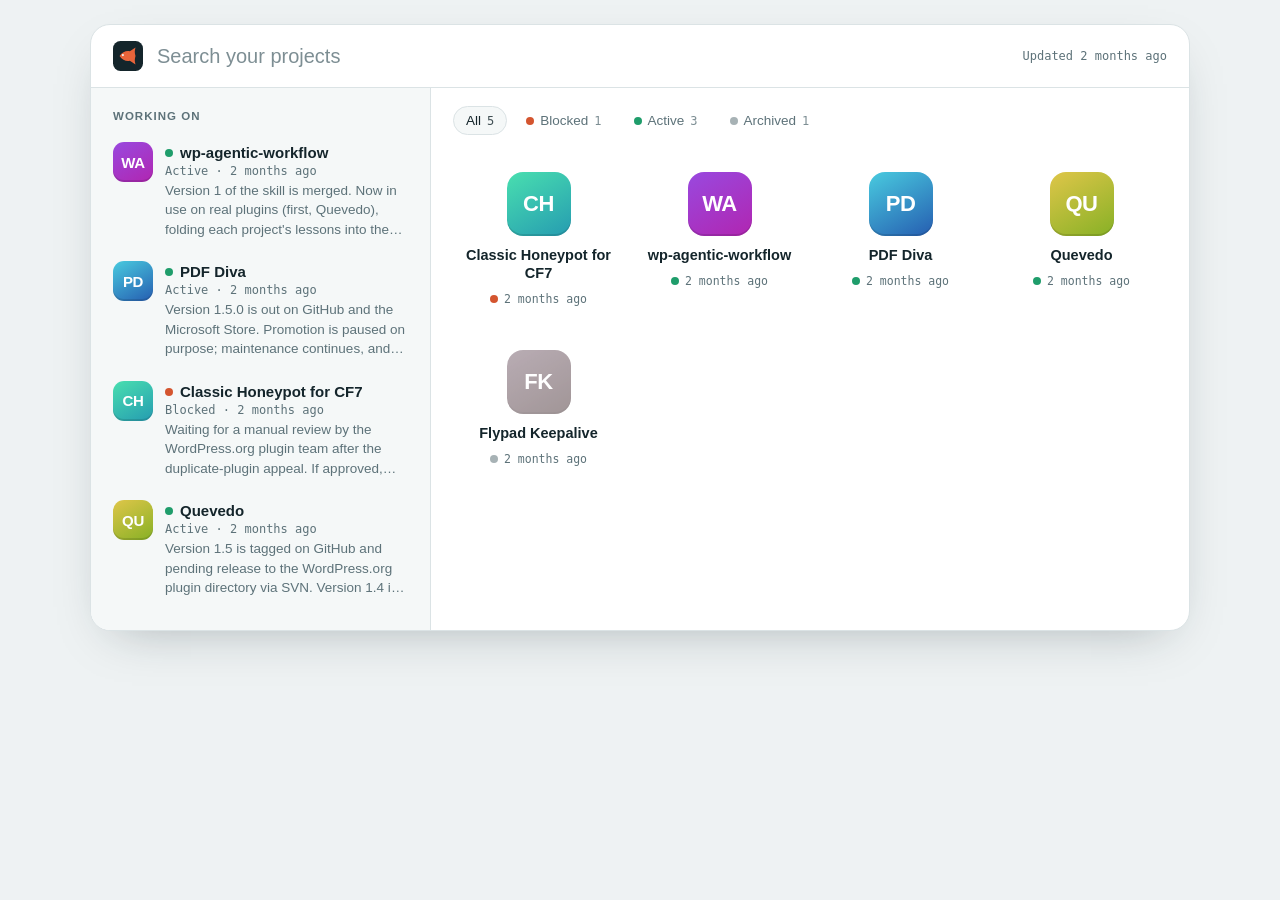
==== site/projects/index.html @ 20a82ea6 "Add the projects dashboard and redesign the home page - site/projects/index.html: static dashboard t" ====
<!doctype html>
<html lang="en">
<head>
  <meta charset="utf-8">
  <meta name="viewport" content="width=device-width, initial-scale=1">
  <meta name="robots" content="noindex, nofollow">
  <title>Guppy Projects</title>
  <link rel="icon" href="data:image/svg+xml,%3Csvg xmlns='http://www.w3.org/2000/svg' viewBox='0 0 64 64'%3E%3Crect width='64' height='64' rx='16' fill='%2314252b'/%3E%3Cpath d='M14 32c6-9 15-12 22-10l12-8c-2 7-2 11 0 18-2 7-2 11 0 18l-12-8c-7 2-16-1-22-10z' fill='%23e8643a'/%3E%3Ccircle cx='21' cy='30' r='2.4' fill='%23ffffff'/%3E%3C/svg%3E">
  <link rel="stylesheet" href="../guppy.css">
</head>
<body>
  <!-- Static page: it reads ../projects.json in the browser, so it never needs regenerating. -->
  <main class="page">
    <section class="launcher" aria-label="Projects">
      <div class="search">
        <a class="home-link" href="../" title="Guppy home" aria-label="Guppy home">
          <svg viewBox="0 0 64 64" aria-hidden="true">
            <rect width="64" height="64" rx="16" fill="var(--fg)"/>
            <path d="M14 32c6-9 15-12 22-10l12-8c-2 7-2 11 0 18-2 7-2 11 0 18l-12-8c-7 2-16-1-22-10z" fill="var(--accent)"/>
            <circle cx="21" cy="30" r="2.4" fill="var(--bg)"/>
          </svg>
        </a>
        <input id="q" type="search" placeholder="Search your projects" autocomplete="off" aria-label="Search projects">
        <span class="stamp" id="stamp">Loading…</span>
      </div>
      <div class="cols">
        <aside class="rail">
          <h2 class="label">Working on</h2>
          <ul class="recent" id="recent"></ul>
        </aside>
        <div class="grid-wrap">
          <div class="filters" id="filters" role="group" aria-label="Filter by status"></div>
          <div class="tiles" id="tiles"></div>
        </div>
      </div>
    </section>
  </main>

  <script>
    (() => {
      const DATA_URL = '../projects.json';
      const REFETCH_MS = 5 * 60 * 1000;   // pick up new statuses without a reload
      const REDRAW_MS = 60 * 1000;        // keep the "ago" times fresh
      const ORDER = ['blocked', 'active', 'planned', 'inactive', 'archived'];
      const LABEL = { blocked: 'Blocked', active: 'Active', planned: 'Planned', inactive: 'Inactive', archived: 'Archived' };
      const $ = (id) => document.getElementById(id);

      let projects = [];
      let generatedUnix = 0;
      let filter = 'all';
      // The chosen filter is remembered per browser; the page works without it.
      try { filter = localStorage.getItem('guppy-filter') || 'all'; } catch (e) {}

      const rtf = new Intl.RelativeTimeFormat('en', { numeric: 'auto' });
      const UNITS = [['year', 31557600], ['month', 2629800], ['week', 604800], ['day', 86400], ['hour', 3600], ['minute', 60], ['second', 1]];
      function ago(unix) {
        const s = unix - Date.now() / 1000;
        const [unit, size] = UNITS.find(([, size]) => Math.abs(s) >= size) || UNITS[UNITS.length - 1];
        return rtf.format(Math.round(s / size), unit);
      }

      function el(tag, cls, text) {
        const e = document.createElement(tag);
        if (cls) e.className = cls;
        if (text != null) e.textContent = text;
        return e;
      }

      // Projects without an icon get their initials on a color derived from their id, so it never changes.
      function hue(id) { let h = 0; for (const c of id) h = (h * 31 + c.charCodeAt(0)) % 360; return h; }
      function initials(title) {
        const words = title.replace(/[^\p{L}\p{N} -]/gu, ' ').split(/[\s-]+/).filter(Boolean);
        if (!words.length) return '?';
        return (words.length > 1 ? words[0][0] + words[1][0] : words[0].slice(0, 2)).toUpperCase();
      }
      function icon(p) {
        const span = el('span', 'icon');
        span.style.setProperty('--h', hue(p.id));
        if (p.icon) {
          const img = el('img');
          img.src = p.icon;
          img.alt = '';
          span.append(img);
        } else {
          span.textContent = initials(p.title);
        }
        return span;
      }

      function link(cls, p) {
        const a = el('a', cls);
        a.href = p.url;
        return a;
      }

      function matches(p, q) {
        return !q || [p.title, p.description, p.status_text, p.id].join(' ').toLowerCase().includes(q);
      }

      function render() {
        const q = $('q').value.trim().toLowerCase();
        const visible = projects.filter((p) => matches(p, q));

        // Working on: everything not archived, most recently updated first.
        const recent = $('recent');
        recent.replaceChildren();
        visible
          .filter((p) => p.status !== 'archived')
          .sort((a, b) => b.last_update_unix - a.last_update_unix)
          .forEach((p) => {
            const a = link('', p);
            const body = el('div');
            const name = el('div', 'name');
            name.append(el('i', `dot s-${p.status}`), p.title);
            const when = el('div', 'when', `${LABEL[p.status]} · ${ago(p.last_update_unix)}`);
            when.title = p.last_update;
            body.append(name, when, el('div', 'text', p.status_text));
            a.append(icon(p), body);
            const li = el('li');
            li.append(a);
            recent.append(li);
          });
        if (!recent.children.length) recent.append(el('li', 'empty', projects.length ? 'Nothing in progress matches.' : ''));

        // Status filters with counts, in contract order. Empty statuses are hidden unless selected.
        const counts = { all: visible.length };
        for (const s of ORDER) counts[s] = visible.filter((p) => p.status === s).length;
        const filters = $('filters');
        filters.replaceChildren();
        for (const key of ['all', ...ORDER]) {
          if (key !== 'all' && counts[key] === 0 && filter !== key) continue;
          const b = el('button');
          b.type = 'button';
          b.setAttribute('aria-pressed', String(filter === key));
          if (key !== 'all') b.append(el('i', `dot s-${key}`));
          b.append(key === 'all' ? 'All' : LABEL[key], el('span', null, counts[key]));
          b.addEventListener('click', () => {
            filter = key;
            try { localStorage.setItem('guppy-filter', key); } catch (e) {}
            render();
          });
          filters.append(b);
        }

        // Tiles: grouped in contract order, most recently updated first within each status.
        const tiles = $('tiles');
        tiles.replaceChildren();
        visible
          .filter((p) => filter === 'all' || p.status === filter)
          .sort((a, b) => ORDER.indexOf(a.status) - ORDER.indexOf(b.status) || b.last_update_unix - a.last_update_unix)
          .forEach((p) => {
            const a = link(`tile is-${p.status}`, p);
            a.setAttribute('aria-label', `${p.title}, ${LABEL[p.status]}: ${p.status_text}`);
            const meta = el('span', 'meta');
            meta.append(el('i', `dot s-${p.status}`), ago(p.last_update_unix));
            meta.title = p.last_update;
            a.append(icon(p), el('span', 'title', p.title), meta, el('span', 'tip', p.status_text));
            tiles.append(a);
          });
        if (!tiles.children.length && projects.length) tiles.append(el('p', 'empty', 'No project matches.'));

        if (generatedUnix) $('stamp').textContent = `Updated ${ago(generatedUnix)}`;
      }

      async function load() {
        try {
          // no-cache revalidates with the server: an unchanged file costs a 304.
          const res = await fetch(DATA_URL, { cache: 'no-cache' });
          if (!res.ok) throw new Error(`HTTP ${res.status}`);
          const data = await res.json();
          projects = data.projects;
          generatedUnix = data.generated_unix;
          render();
        } catch (err) {
          $('stamp').textContent = projects.length ? 'Offline: showing the last data' : 'Could not load the projects. Retrying in 5 minutes.';
        }
      }

      $('q').addEventListener('input', render);
      $('q').addEventListener('keydown', (e) => {
        if (e.key === 'Enter') {
          const first = document.querySelector('.tile');
          if (first) location.href = first.href;
        }
        if (e.key === 'Escape') {
          e.target.value = '';
          render();
        }
      });
      // Typing anywhere starts a search.
      document.addEventListener('keydown', (e) => {
        if (e.target.matches('input, textarea') || e.metaKey || e.ctrlKey || e.altKey || e.key.length !== 1) return;
        $('q').focus();
      });

      load();
      setInterval(load, REFETCH_MS);
      setInterval(render, REDRAW_MS);
    })();
  </script>
</body>
</html>
---- site/guppy.css ----
/* Shared styles for Guppy's public pages: the home page (index.html) and the dashboard (projects/index.html).
   Layout: the dashboard is a launcher panel. A left rail lists what is moving now; the right side shows
   every project as a tile, filtered by status. */

:root {
  --bg: #eef2f3;
  --panel: #ffffff;
  --panel-2: #f5f8f8;
  --line: #dbe3e5;
  --fg: #14252b;
  --muted: #5d7279;
  --accent: #e8643a;
  --active: #1f9d6b;
  --blocked: #d4552f;
  --planned: #3b7dd8;
  --inactive: #8a979b;
  --archived: #a7b2b5;
  --shadow: rgb(20 37 43 / 0.35);
  --font-ui: "Libre Franklin", "Helvetica Neue", helvetica, arial, sans-serif;
  --font-data: ui-monospace, "SF Mono", Menlo, Consolas, monospace;
  --radius: 14px;
  color-scheme: light;
}
@media (prefers-color-scheme: dark) {
  :root {
    --bg: #0d1517;
    --panel: #152124;
    --panel-2: #1b2a2e;
    --line: #26383d;
    --fg: #e4eef0;
    --muted: #8ea3a9;
    --accent: #f07a50;
    --active: #3cc48e;
    --blocked: #f07a50;
    --planned: #6aa4f0;
    --inactive: #7d8d92;
    --archived: #5f6f74;
    --shadow: rgb(0 0 0 / 0.6);
    color-scheme: dark;
  }
}

* { box-sizing: border-box; }
html { -webkit-text-size-adjust: 100%; }
body {
  margin: 0;
  background: var(--bg);
  color: var(--fg);
  font-family: var(--font-ui);
  font-size: 15px;
  line-height: 1.45;
  padding: 24px 16px 48px;
}
a { color: inherit; }
:focus-visible { outline: 2px solid var(--accent); outline-offset: 2px; border-radius: 6px; }
[hidden] { display: none !important; }
.page { max-width: 1100px; margin: 0 auto; }

/* Shared bits */
.dot { width: 8px; height: 8px; border-radius: 50%; background: var(--c, var(--muted)); flex: none; display: inline-block; }
.s-active { --c: var(--active); }
.s-blocked { --c: var(--blocked); }
.s-planned { --c: var(--planned); }
.s-inactive { --c: var(--inactive); }
.s-archived { --c: var(--archived); }
.empty { color: var(--muted); padding: 24px 4px; margin: 0; }

/* ---------- Home ---------- */
.home { display: grid; gap: 28px; padding-block: 24px; }
.home-head { display: flex; align-items: center; gap: 16px; }
.mark { width: 52px; height: 52px; flex: none; }
.home h1 { font-size: 34px; line-height: 1.1; margin: 0; letter-spacing: -0.02em; text-wrap: balance; }
.home-head p { margin: 4px 0 0; color: var(--muted); }
.summary { display: flex; flex-wrap: wrap; gap: 8px; min-height: 30px; }
.chip { display: inline-flex; align-items: center; gap: 7px; font: 500 13px var(--font-data); padding: 5px 11px; border-radius: 999px; background: var(--panel); border: 1px solid var(--line); }
.links { display: grid; grid-template-columns: repeat(auto-fit, minmax(240px, 1fr)); gap: 12px; }
.link-card { display: grid; align-content: start; gap: 6px; padding: 18px; background: var(--panel); border: 1px solid var(--line); border-radius: var(--radius); text-decoration: none; transition: border-color 0.15s, transform 0.15s; }
.link-card:hover { border-color: var(--accent); transform: translateY(-1px); }
.link-card.primary { background: var(--fg); color: var(--bg); border-color: var(--fg); }
.link-card.primary .path, .link-card.primary .what { color: inherit; opacity: 0.75; }
.link-card strong { font-size: 17px; }
.path { font: 400 12.5px var(--font-data); color: var(--accent); }
.what { color: var(--muted); font-size: 14px; }
.foot { color: var(--muted); font-size: 13px; margin: 0; }

/* ---------- Dashboard ---------- */
.launcher { background: var(--panel); border: 1px solid var(--line); border-radius: 20px; overflow: hidden; box-shadow: 0 18px 50px -24px var(--shadow); }
.search { display: flex; align-items: center; gap: 12px; padding: 16px 22px; border-bottom: 1px solid var(--line); }
.search > svg { width: 20px; height: 20px; color: var(--muted); flex: none; }
.search input { flex: 1; min-width: 0; font: 400 20px var(--font-ui); color: var(--fg); background: none; border: 0; outline: none; }
.search input::placeholder { color: var(--muted); opacity: 0.8; }
.stamp { font: 400 12px var(--font-data); color: var(--muted); white-space: nowrap; }
.home-link { display: inline-grid; place-items: center; width: 30px; height: 30px; flex: none; border-radius: 8px; }
.home-link svg { width: 30px; height: 30px; }
.cols { display: grid; grid-template-columns: minmax(0, 340px) minmax(0, 1fr); }
.rail { border-right: 1px solid var(--line); padding: 18px 12px 22px; background: var(--panel-2); }
.label { font: 600 11.5px var(--font-ui); letter-spacing: 0.09em; text-transform: uppercase; color: var(--muted); margin: 4px 10px 10px; }
.recent { list-style: none; margin: 0; padding: 0; display: grid; gap: 2px; }
.recent a { display: grid; grid-template-columns: 40px minmax(0, 1fr); gap: 12px; padding: 10px; border-radius: 12px; text-decoration: none; }
.recent a:hover { background: var(--panel); }
.recent .name { font-weight: 600; display: flex; align-items: center; gap: 7px; }
.recent .when { font: 400 12px var(--font-data); color: var(--muted); }
.recent .text { color: var(--muted); font-size: 13.5px; margin-top: 3px; display: -webkit-box; -webkit-line-clamp: 3; -webkit-box-orient: vertical; overflow: hidden; }
.grid-wrap { padding: 18px 22px 26px; min-width: 0; }
.filters { display: flex; flex-wrap: wrap; gap: 6px; margin-bottom: 18px; }
.filters button { font: 500 13.5px var(--font-ui); color: var(--muted); background: none; border: 1px solid transparent; padding: 6px 12px; border-radius: 999px; cursor: pointer; display: inline-flex; gap: 6px; align-items: center; }
.filters button span { font-family: var(--font-data); font-size: 12px; opacity: 0.8; }
.filters button[aria-pressed="true"] { color: var(--fg); background: var(--panel-2); border-color: var(--line); }
.tiles { display: grid; grid-template-columns: repeat(auto-fill, minmax(150px, 1fr)); gap: 10px; }
.tile { position: relative; display: grid; justify-items: center; align-content: start; gap: 10px; padding: 18px 10px 14px; border-radius: 16px; text-decoration: none; text-align: center; border: 1px solid transparent; }
.tile:hover, .tile:focus-visible { background: var(--panel-2); border-color: var(--line); }
.tile .title { font-weight: 600; font-size: 14.5px; line-height: 1.25; }
.tile .meta { display: inline-flex; align-items: center; gap: 6px; font: 400 11.5px var(--font-data); color: var(--muted); }
.tile.is-archived .icon { filter: grayscale(0.85); opacity: 0.55; }
.icon { width: 64px; height: 64px; border-radius: 16px; display: grid; place-items: center; font: 700 22px var(--font-ui); color: #fff; letter-spacing: -0.02em; background: linear-gradient(150deg, hsl(var(--h) 70% 58%), hsl(calc(var(--h) + 28) 65% 42%)); box-shadow: inset 0 -2px 0 rgb(0 0 0 / 0.12); }
.recent .icon { width: 40px; height: 40px; border-radius: 11px; font-size: 15px; }
.icon img { width: 100%; height: 100%; border-radius: inherit; object-fit: cover; }
.tip { position: absolute; z-index: 2; left: 50%; top: calc(100% - 6px); transform: translateX(-50%); width: min(260px, 80vw); padding: 10px 12px; background: var(--fg); color: var(--bg); font-size: 13px; text-align: left; border-radius: 10px; opacity: 0; pointer-events: none; transition: opacity 0.12s; }
.tile:hover .tip, .tile:focus-visible .tip { opacity: 1; }

@media (max-width: 760px) {
  .cols { grid-template-columns: minmax(0, 1fr); }
  .rail { border-right: 0; border-bottom: 1px solid var(--line); }
  .search input { font-size: 17px; }
  .stamp { display: none; }
}
@media (prefers-reduced-motion: reduce) {
  * { transition: none !important; }
}
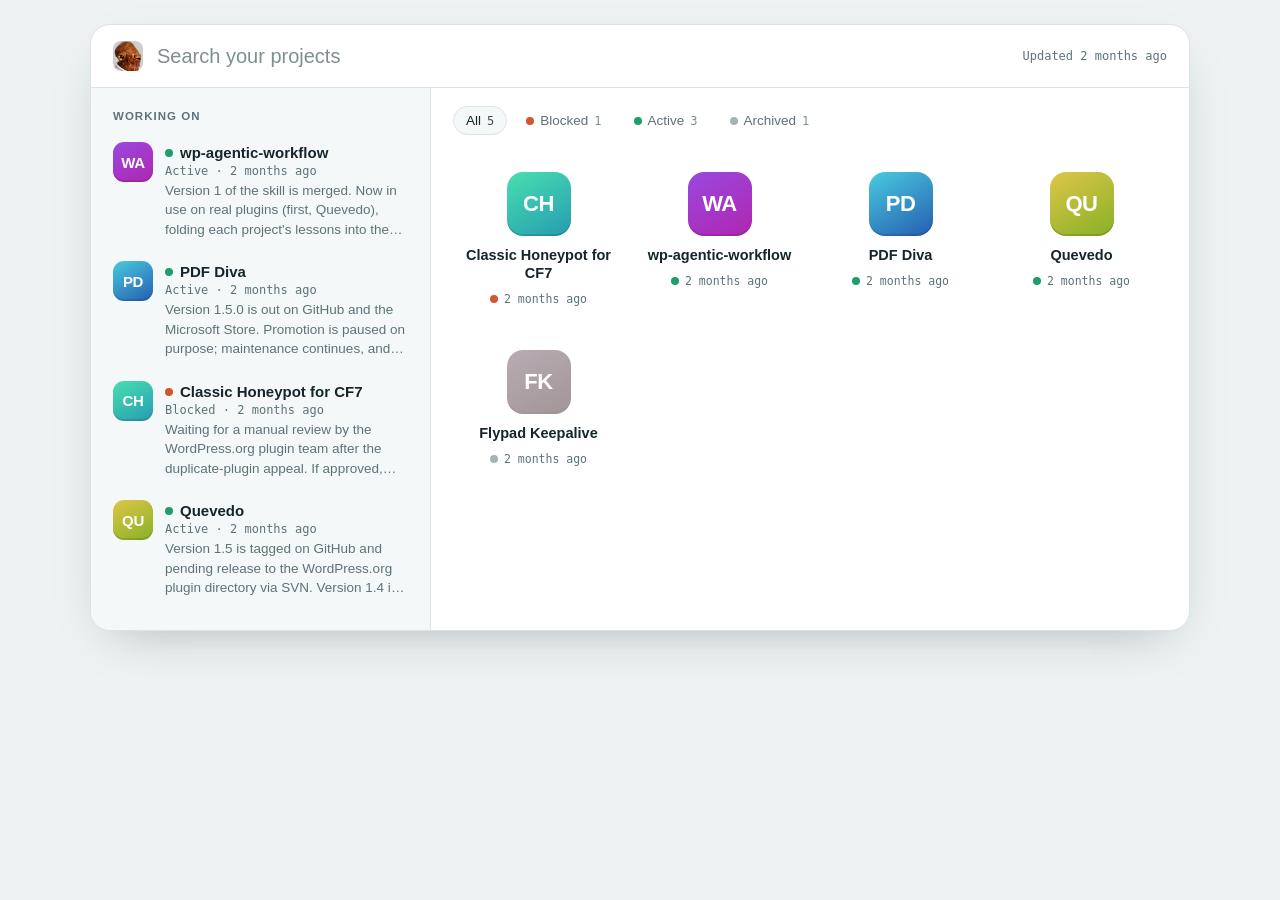
==== commit fbd79d8b: "Use GUPPI as the site icon GUPPI is Bob's interface in the Bobiverse books; Guppy is named after it." ====
--- a/site/projects/index.html
+++ b/site/projects/index.html
@@ -5,7 +5,9 @@
   <meta name="viewport" content="width=device-width, initial-scale=1">
   <meta name="robots" content="noindex, nofollow">
   <title>Guppy Projects</title>
-  <link rel="icon" href="data:image/svg+xml,%3Csvg xmlns='http://www.w3.org/2000/svg' viewBox='0 0 64 64'%3E%3Crect width='64' height='64' rx='16' fill='%2314252b'/%3E%3Cpath d='M14 32c6-9 15-12 22-10l12-8c-2 7-2 11 0 18-2 7-2 11 0 18l-12-8c-7 2-16-1-22-10z' fill='%23e8643a'/%3E%3Ccircle cx='21' cy='30' r='2.4' fill='%23ffffff'/%3E%3C/svg%3E">
+  <link rel="icon" type="image/png" sizes="32x32" href="../icons/favicon-32.png">
+  <link rel="icon" type="image/png" sizes="16x16" href="../icons/favicon-16.png">
+  <link rel="apple-touch-icon" href="../icons/apple-touch-icon.png">
   <link rel="stylesheet" href="../guppy.css">
 </head>
 <body>
@@ -14,11 +16,7 @@
     <section class="launcher" aria-label="Projects">
       <div class="search">
         <a class="home-link" href="../" title="Guppy home" aria-label="Guppy home">
-          <svg viewBox="0 0 64 64" aria-hidden="true">
-            <rect width="64" height="64" rx="16" fill="var(--fg)"/>
-            <path d="M14 32c6-9 15-12 22-10l12-8c-2 7-2 11 0 18-2 7-2 11 0 18l-12-8c-7 2-16-1-22-10z" fill="var(--accent)"/>
-            <circle cx="21" cy="30" r="2.4" fill="var(--bg)"/>
-          </svg>
+          <img src="../icons/icon-192.png" alt="" width="30" height="30">
         </a>
         <input id="q" type="search" placeholder="Search your projects" autocomplete="off" aria-label="Search projects">
         <span class="stamp" id="stamp">Loading…</span>
--- a/site/guppy.css
+++ b/site/guppy.css
@@ -68,7 +68,7 @@
 /* ---------- Home ---------- */
 .home { display: grid; gap: 28px; padding-block: 24px; }
 .home-head { display: flex; align-items: center; gap: 16px; }
-.mark { width: 52px; height: 52px; flex: none; }
+.mark { width: 52px; height: 52px; flex: none; border-radius: 14px; }
 .home h1 { font-size: 34px; line-height: 1.1; margin: 0; letter-spacing: -0.02em; text-wrap: balance; }
 .home-head p { margin: 4px 0 0; color: var(--muted); }
 .summary { display: flex; flex-wrap: wrap; gap: 8px; min-height: 30px; }
@@ -91,7 +91,7 @@
 .search input::placeholder { color: var(--muted); opacity: 0.8; }
 .stamp { font: 400 12px var(--font-data); color: var(--muted); white-space: nowrap; }
 .home-link { display: inline-grid; place-items: center; width: 30px; height: 30px; flex: none; border-radius: 8px; }
-.home-link svg { width: 30px; height: 30px; }
+.home-link img { width: 30px; height: 30px; border-radius: 8px; display: block; }
 .cols { display: grid; grid-template-columns: minmax(0, 340px) minmax(0, 1fr); }
 .rail { border-right: 1px solid var(--line); padding: 18px 12px 22px; background: var(--panel-2); }
 .label { font: 600 11.5px var(--font-ui); letter-spacing: 0.09em; text-transform: uppercase; color: var(--muted); margin: 4px 10px 10px; }
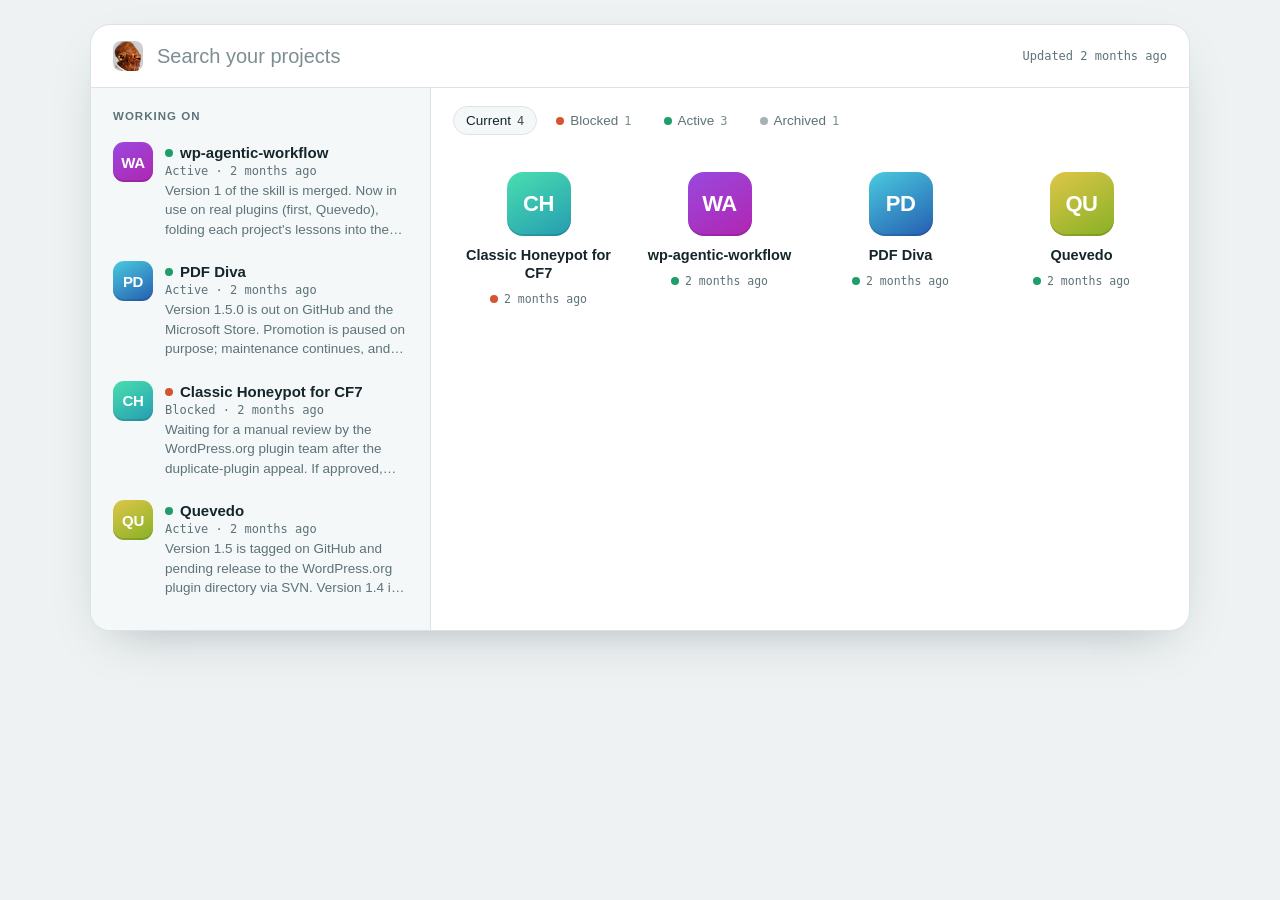
==== commit 54c321b1: "Dashboard: Current filter by default; document project icons - Dashboard: the default filter is now " ====
--- a/site/projects/index.html
+++ b/site/projects/index.html
@@ -40,6 +40,7 @@
       const REFETCH_MS = 5 * 60 * 1000;   // pick up new statuses without a reload
       const REDRAW_MS = 60 * 1000;        // keep the "ago" times fresh
       const ORDER = ['blocked', 'active', 'planned', 'inactive', 'archived'];
+      const CURRENT = ['blocked', 'active'];
       const LABEL = { blocked: 'Blocked', active: 'Active', planned: 'Planned', inactive: 'Inactive', archived: 'Archived' };
       const $ = (id) => document.getElementById(id);
 
@@ -47,7 +48,8 @@
       let generatedUnix = 0;
       let filter = 'all';
       // The chosen filter is remembered per browser; the page works without it.
-      try { filter = localStorage.getItem('guppy-filter') || 'all'; } catch (e) {}
+      try { filter = localStorage.getItem('guppy-filter') || 'current'; } catch (e) {}
+      if (filter !== 'current' && !ORDER.includes(filter)) filter = 'current';
 
       const rtf = new Intl.RelativeTimeFormat('en', { numeric: 'auto' });
       const UNITS = [['year', 31557600], ['month', 2629800], ['week', 604800], ['day', 86400], ['hour', 3600], ['minute', 60], ['second', 1]];
@@ -120,18 +122,19 @@
           });
         if (!recent.children.length) recent.append(el('li', 'empty', projects.length ? 'Nothing in progress matches.' : ''));
 
-        // Status filters with counts, in contract order. Empty statuses are hidden unless selected.
-        const counts = { all: visible.length };
+        // Filters with counts: Current (the default: active and blocked), then each status in contract
+        // order. Empty statuses are hidden unless selected.
+        const counts = { current: visible.filter((p) => CURRENT.includes(p.status)).length };
         for (const s of ORDER) counts[s] = visible.filter((p) => p.status === s).length;
         const filters = $('filters');
         filters.replaceChildren();
-        for (const key of ['all', ...ORDER]) {
-          if (key !== 'all' && counts[key] === 0 && filter !== key) continue;
+        for (const key of ['current', ...ORDER]) {
+          if (key !== 'current' && counts[key] === 0 && filter !== key) continue;
           const b = el('button');
           b.type = 'button';
-          b.setAttribute('aria-pressed', String(filter === key));
-          if (key !== 'all') b.append(el('i', `dot s-${key}`));
-          b.append(key === 'all' ? 'All' : LABEL[key], el('span', null, counts[key]));
+          b.setAttribute('aria-pressed', String(!q && filter === key));
+          if (key !== 'current') b.append(el('i', `dot s-${key}`));
+          b.append(key === 'current' ? 'Current' : LABEL[key], el('span', null, counts[key]));
           b.addEventListener('click', () => {
             filter = key;
             try { localStorage.setItem('guppy-filter', key); } catch (e) {}
@@ -141,18 +144,20 @@
         }
 
         // Tiles: grouped in contract order, most recently updated first within each status.
+        // A search looks through every status, so archived projects can still be found.
+        const inFilter = (p) => q || (filter === 'current' ? CURRENT.includes(p.status) : p.status === filter);
         const tiles = $('tiles');
         tiles.replaceChildren();
         visible
-          .filter((p) => filter === 'all' || p.status === filter)
+          .filter(inFilter)
           .sort((a, b) => ORDER.indexOf(a.status) - ORDER.indexOf(b.status) || b.last_update_unix - a.last_update_unix)
           .forEach((p) => {
             const a = link(`tile is-${p.status}`, p);
-            a.setAttribute('aria-label', `${p.title}, ${LABEL[p.status]}: ${p.status_text}`);
+            a.setAttribute('aria-label', `${p.title}, ${LABEL[p.status]}: ${p.description}`);
             const meta = el('span', 'meta');
             meta.append(el('i', `dot s-${p.status}`), ago(p.last_update_unix));
             meta.title = p.last_update;
-            a.append(icon(p), el('span', 'title', p.title), meta, el('span', 'tip', p.status_text));
+            a.append(icon(p), el('span', 'title', p.title), meta, el('span', 'tip', p.description));
             tiles.append(a);
           });
         if (!tiles.children.length && projects.length) tiles.append(el('p', 'empty', 'No project matches.'));
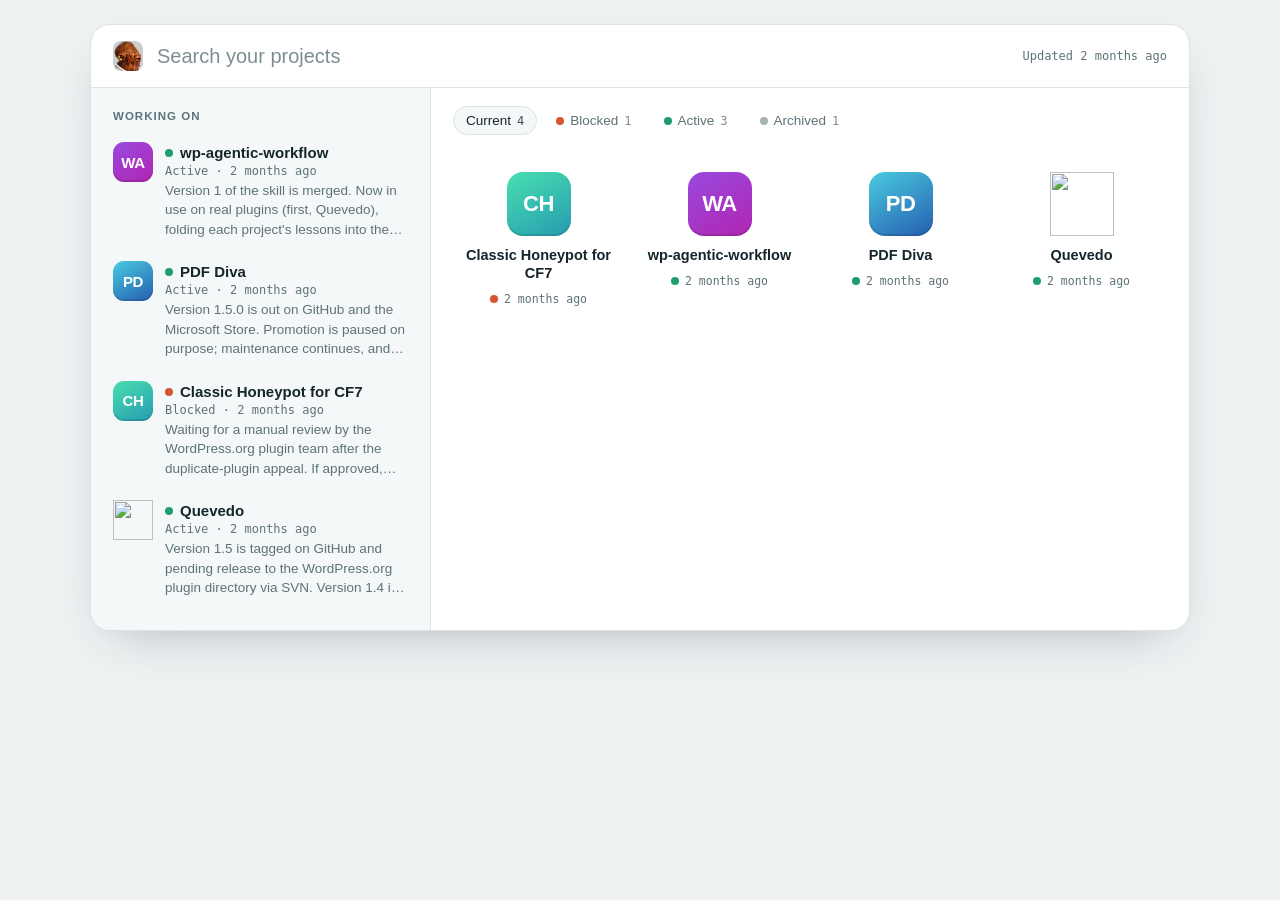
==== commit 523c2f83: "Dashboard: show project icons as they are, without the placeholder styling Co-Authored-By: Claude Op" ====
--- a/site/projects/index.html
+++ b/site/projects/index.html
@@ -77,6 +77,8 @@
         const span = el('span', 'icon');
         span.style.setProperty('--h', hue(p.id));
         if (p.icon) {
+          // A real icon is assumed to be precomposed (background, effects, corners): shown as is.
+          span.classList.add('has-image');
           const img = el('img');
           img.src = p.icon;
           img.alt = '';
--- a/site/guppy.css
+++ b/site/guppy.css
@@ -114,7 +114,8 @@
 .tile.is-archived .icon { filter: grayscale(0.85); opacity: 0.55; }
 .icon { width: 64px; height: 64px; border-radius: 16px; display: grid; place-items: center; font: 700 22px var(--font-ui); color: #fff; letter-spacing: -0.02em; background: linear-gradient(150deg, hsl(var(--h) 70% 58%), hsl(calc(var(--h) + 28) 65% 42%)); box-shadow: inset 0 -2px 0 rgb(0 0 0 / 0.12); }
 .recent .icon { width: 40px; height: 40px; border-radius: 11px; font-size: 15px; }
-.icon img { width: 100%; height: 100%; border-radius: inherit; object-fit: cover; }
+.icon.has-image { background: transparent; box-shadow: none; border-radius: 0; }
+.icon img { width: 100%; height: 100%; object-fit: contain; display: block; }
 .tip { position: absolute; z-index: 2; left: 50%; top: calc(100% - 6px); transform: translateX(-50%); width: min(260px, 80vw); padding: 10px 12px; background: var(--fg); color: var(--bg); font-size: 13px; text-align: left; border-radius: 10px; opacity: 0; pointer-events: none; transition: opacity 0.12s; }
 .tile:hover .tip, .tile:focus-visible .tip { opacity: 1; }
 
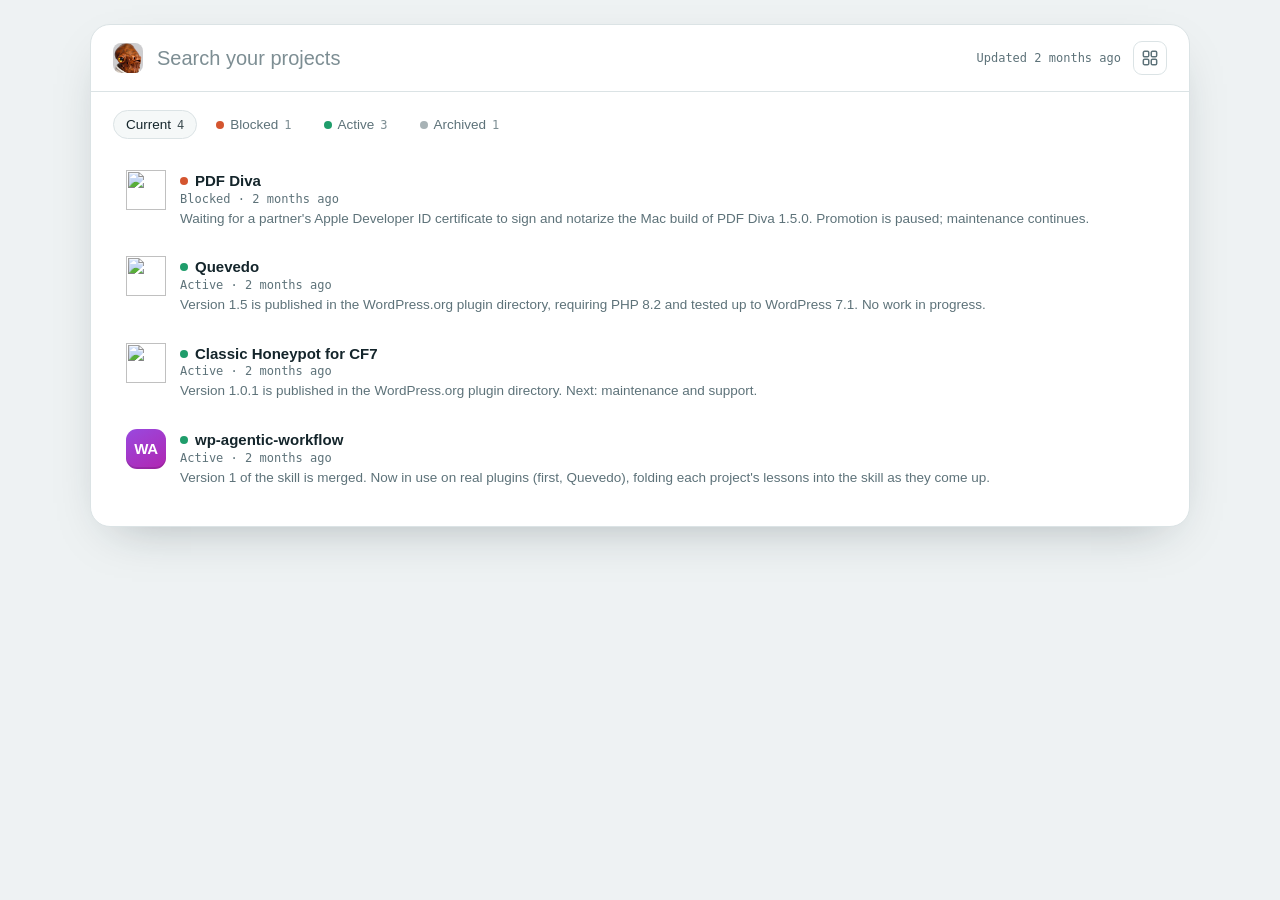
==== commit 039ae153: "Dashboard: switch between a details view and an icons view Replace the two columns with a single lis" ====
--- a/site/projects/index.html
+++ b/site/projects/index.html
@@ -20,16 +20,11 @@
         </a>
         <input id="q" type="search" placeholder="Search your projects" autocomplete="off" aria-label="Search projects">
         <span class="stamp" id="stamp">Loading…</span>
+        <button class="view-toggle" id="view" type="button"></button>
       </div>
-      <div class="cols">
-        <aside class="rail">
-          <h2 class="label">Working on</h2>
-          <ul class="recent" id="recent"></ul>
-        </aside>
-        <div class="grid-wrap">
-          <div class="filters" id="filters" role="group" aria-label="Filter by status"></div>
-          <div class="tiles" id="tiles"></div>
-        </div>
+      <div class="body">
+        <div class="filters" id="filters" role="group" aria-label="Filter by status"></div>
+        <div id="items"></div>
       </div>
     </section>
   </main>
@@ -50,6 +45,12 @@
       // The chosen filter is remembered per browser; the page works without it.
       try { filter = localStorage.getItem('guppy-filter') || 'current'; } catch (e) {}
       if (filter !== 'current' && !ORDER.includes(filter)) filter = 'current';
+      // Same for the view: details (the default) or icons.
+      let view = 'details';
+      try { view = localStorage.getItem('guppy-view') || 'details'; } catch (e) {}
+      if (view !== 'icons') view = 'details';
+      const ICONS_SVG = '<svg viewBox="0 0 24 24" aria-hidden="true"><rect x="4" y="4" width="6.5" height="6.5" rx="1.5"/><rect x="13.5" y="4" width="6.5" height="6.5" rx="1.5"/><rect x="4" y="13.5" width="6.5" height="6.5" rx="1.5"/><rect x="13.5" y="13.5" width="6.5" height="6.5" rx="1.5"/></svg>';
+      const DETAILS_SVG = '<svg viewBox="0 0 24 24" aria-hidden="true"><rect x="4" y="4.5" width="4.5" height="4.5" rx="1"/><rect x="4" y="15" width="4.5" height="4.5" rx="1"/><path d="M11.5 5.5h8.5M11.5 8h6M11.5 16h8.5M11.5 18.5h6"/></svg>';
 
       const rtf = new Intl.RelativeTimeFormat('en', { numeric: 'auto' });
       const UNITS = [['year', 31557600], ['month', 2629800], ['week', 604800], ['day', 86400], ['hour', 3600], ['minute', 60], ['second', 1]];
@@ -103,26 +104,11 @@
         const q = $('q').value.trim().toLowerCase();
         const visible = projects.filter((p) => matches(p, q));
 
-        // Working on: everything not archived, most recently updated first.
-        const recent = $('recent');
-        recent.replaceChildren();
-        visible
-          .filter((p) => p.status !== 'archived')
-          .sort((a, b) => b.last_update_unix - a.last_update_unix)
-          .forEach((p) => {
-            const a = link('', p);
-            const body = el('div');
-            const name = el('div', 'name');
-            name.append(el('i', `dot s-${p.status}`), p.title);
-            const when = el('div', 'when', `${LABEL[p.status]} · ${ago(p.last_update_unix)}`);
-            when.title = p.last_update;
-            body.append(name, when, el('div', 'text', p.status_text));
-            a.append(icon(p), body);
-            const li = el('li');
-            li.append(a);
-            recent.append(li);
-          });
-        if (!recent.children.length) recent.append(el('li', 'empty', projects.length ? 'Nothing in progress matches.' : ''));
+        // The toggle shows the view it switches to.
+        const toggle = $('view');
+        toggle.innerHTML = view === 'details' ? ICONS_SVG : DETAILS_SVG;
+        toggle.title = view === 'details' ? 'Show as icons' : 'Show details';
+        toggle.setAttribute('aria-label', toggle.title);
 
         // Filters with counts: Current (the default: active and blocked), then each status in contract
         // order. Empty statuses are hidden unless selected.
@@ -145,24 +131,40 @@
           filters.append(b);
         }
 
-        // Tiles: grouped in contract order, most recently updated first within each status.
+        // Projects: grouped in contract order, most recently updated first within each status.
         // A search looks through every status, so archived projects can still be found.
+        // Both views show the description as a tooltip on hover.
         const inFilter = (p) => q || (filter === 'current' ? CURRENT.includes(p.status) : p.status === filter);
-        const tiles = $('tiles');
-        tiles.replaceChildren();
+        const items = $('items');
+        items.className = view === 'details' ? 'rows' : 'tiles';
+        items.replaceChildren();
         visible
           .filter(inFilter)
           .sort((a, b) => ORDER.indexOf(a.status) - ORDER.indexOf(b.status) || b.last_update_unix - a.last_update_unix)
           .forEach((p) => {
-            const a = link(`tile is-${p.status}`, p);
-            a.setAttribute('aria-label', `${p.title}, ${LABEL[p.status]}: ${p.description}`);
-            const meta = el('span', 'meta');
-            meta.append(el('i', `dot s-${p.status}`), ago(p.last_update_unix));
-            meta.title = p.last_update;
-            a.append(icon(p), el('span', 'title', p.title), meta, el('span', 'tip', p.description));
-            tiles.append(a);
+            if (view === 'details') {
+              // Details: the full status text, never cut.
+              const a = link(`row is-${p.status}`, p);
+              a.setAttribute('aria-label', `${p.title}, ${LABEL[p.status]}: ${p.description}`);
+              const body = el('span', 'row-body');
+              const name = el('span', 'name');
+              name.append(el('i', `dot s-${p.status}`), p.title);
+              const when = el('span', 'when', `${LABEL[p.status]} · ${ago(p.last_update_unix)}`);
+              when.title = p.last_update;
+              body.append(name, when, el('span', 'text', p.status_text));
+              a.append(icon(p), body, el('span', 'tip', p.description));
+              items.append(a);
+            } else {
+              const a = link(`tile is-${p.status}`, p);
+              a.setAttribute('aria-label', `${p.title}, ${LABEL[p.status]}: ${p.description}`);
+              const meta = el('span', 'meta');
+              meta.append(el('i', `dot s-${p.status}`), ago(p.last_update_unix));
+              meta.title = p.last_update;
+              a.append(icon(p), el('span', 'title', p.title), meta, el('span', 'tip', p.description));
+              items.append(a);
+            }
           });
-        if (!tiles.children.length && projects.length) tiles.append(el('p', 'empty', 'No project matches.'));
+        if (!items.children.length && projects.length) items.append(el('p', 'empty', 'No project matches.'));
 
         if (generatedUnix) $('stamp').textContent = `Updated ${ago(generatedUnix)}`;
       }
@@ -181,10 +183,15 @@
         }
       }
 
+      $('view').addEventListener('click', () => {
+        view = view === 'details' ? 'icons' : 'details';
+        try { localStorage.setItem('guppy-view', view); } catch (e) {}
+        render();
+      });
       $('q').addEventListener('input', render);
       $('q').addEventListener('keydown', (e) => {
         if (e.key === 'Enter') {
-          const first = document.querySelector('.tile');
+          const first = document.querySelector('#items a');
           if (first) location.href = first.href;
         }
         if (e.key === 'Escape') {
--- a/site/guppy.css
+++ b/site/guppy.css
@@ -1,6 +1,6 @@
 /* Shared styles for Guppy's public pages: the home page (index.html) and the dashboard (projects/index.html).
-   Layout: the dashboard is a launcher panel. A left rail lists what is moving now; the right side shows
-   every project as a tile, filtered by status. */
+   Layout: the dashboard is a launcher panel. Projects are filtered by status and shown in one of two views,
+   switched from the corner: details (rows with the full status text, the default) or icons (tiles). */
 
 :root {
   --bg: #eef2f3;
@@ -92,16 +92,21 @@
 .stamp { font: 400 12px var(--font-data); color: var(--muted); white-space: nowrap; }
 .home-link { display: inline-grid; place-items: center; width: 30px; height: 30px; flex: none; border-radius: 8px; }
 .home-link img { width: 30px; height: 30px; border-radius: 8px; display: block; }
-.cols { display: grid; grid-template-columns: minmax(0, 340px) minmax(0, 1fr); }
-.rail { border-right: 1px solid var(--line); padding: 18px 12px 22px; background: var(--panel-2); }
-.label { font: 600 11.5px var(--font-ui); letter-spacing: 0.09em; text-transform: uppercase; color: var(--muted); margin: 4px 10px 10px; }
-.recent { list-style: none; margin: 0; padding: 0; display: grid; gap: 2px; }
-.recent a { display: grid; grid-template-columns: 40px minmax(0, 1fr); gap: 12px; padding: 10px; border-radius: 12px; text-decoration: none; }
-.recent a:hover { background: var(--panel); }
-.recent .name { font-weight: 600; display: flex; align-items: center; gap: 7px; }
-.recent .when { font: 400 12px var(--font-data); color: var(--muted); }
-.recent .text { color: var(--muted); font-size: 13.5px; margin-top: 3px; display: -webkit-box; -webkit-line-clamp: 3; -webkit-box-orient: vertical; overflow: hidden; }
-.grid-wrap { padding: 18px 22px 26px; min-width: 0; }
+.view-toggle { display: inline-grid; place-items: center; width: 34px; height: 34px; flex: none; padding: 0; color: var(--muted); background: none; border: 1px solid var(--line); border-radius: 9px; cursor: pointer; }
+.view-toggle:hover { color: var(--fg); background: var(--panel-2); }
+.view-toggle svg { width: 20px; height: 20px; fill: none; stroke: currentColor; stroke-width: 1.8; stroke-linecap: round; }
+.body { padding: 18px 22px 26px; min-width: 0; }
+.rows { display: grid; gap: 2px; }
+.row { position: relative; display: grid; grid-template-columns: 40px minmax(0, 1fr); gap: 14px; padding: 12px; border-radius: 12px; text-decoration: none; border: 1px solid transparent; }
+.row:hover, .row:focus-visible { background: var(--panel-2); border-color: var(--line); }
+.row-body { display: grid; align-content: start; min-width: 0; }
+.row .name { font-weight: 600; display: flex; align-items: center; gap: 7px; }
+.row .when { font: 400 12px var(--font-data); color: var(--muted); }
+.row .text { color: var(--muted); font-size: 13.5px; margin-top: 3px; overflow-wrap: anywhere; }
+.row.is-archived .icon { filter: grayscale(0.85); opacity: 0.55; }
+.row .icon { width: 40px; height: 40px; border-radius: 11px; font-size: 15px; }
+.row .tip { left: 66px; top: calc(100% - 4px); transform: none; }
+.row:hover .tip, .row:focus-visible .tip { opacity: 1; }
 .filters { display: flex; flex-wrap: wrap; gap: 6px; margin-bottom: 18px; }
 .filters button { font: 500 13.5px var(--font-ui); color: var(--muted); background: none; border: 1px solid transparent; padding: 6px 12px; border-radius: 999px; cursor: pointer; display: inline-flex; gap: 6px; align-items: center; }
 .filters button span { font-family: var(--font-data); font-size: 12px; opacity: 0.8; }
@@ -113,15 +118,13 @@
 .tile .meta { display: inline-flex; align-items: center; gap: 6px; font: 400 11.5px var(--font-data); color: var(--muted); }
 .tile.is-archived .icon { filter: grayscale(0.85); opacity: 0.55; }
 .icon { width: 64px; height: 64px; border-radius: 16px; display: grid; place-items: center; font: 700 22px var(--font-ui); color: #fff; letter-spacing: -0.02em; background: linear-gradient(150deg, hsl(var(--h) 70% 58%), hsl(calc(var(--h) + 28) 65% 42%)); box-shadow: inset 0 -2px 0 rgb(0 0 0 / 0.12); }
-.recent .icon { width: 40px; height: 40px; border-radius: 11px; font-size: 15px; }
 .icon.has-image { background: transparent; box-shadow: none; border-radius: 0; }
 .icon img { width: 100%; height: 100%; object-fit: contain; display: block; }
 .tip { position: absolute; z-index: 2; left: 50%; top: calc(100% - 6px); transform: translateX(-50%); width: min(260px, 80vw); padding: 10px 12px; background: var(--fg); color: var(--bg); font-size: 13px; text-align: left; border-radius: 10px; opacity: 0; pointer-events: none; transition: opacity 0.12s; }
 .tile:hover .tip, .tile:focus-visible .tip { opacity: 1; }
 
 @media (max-width: 760px) {
-  .cols { grid-template-columns: minmax(0, 1fr); }
-  .rail { border-right: 0; border-bottom: 1px solid var(--line); }
+  .body { padding: 14px 12px 20px; }
   .search input { font-size: 17px; }
   .stamp { display: none; }
 }
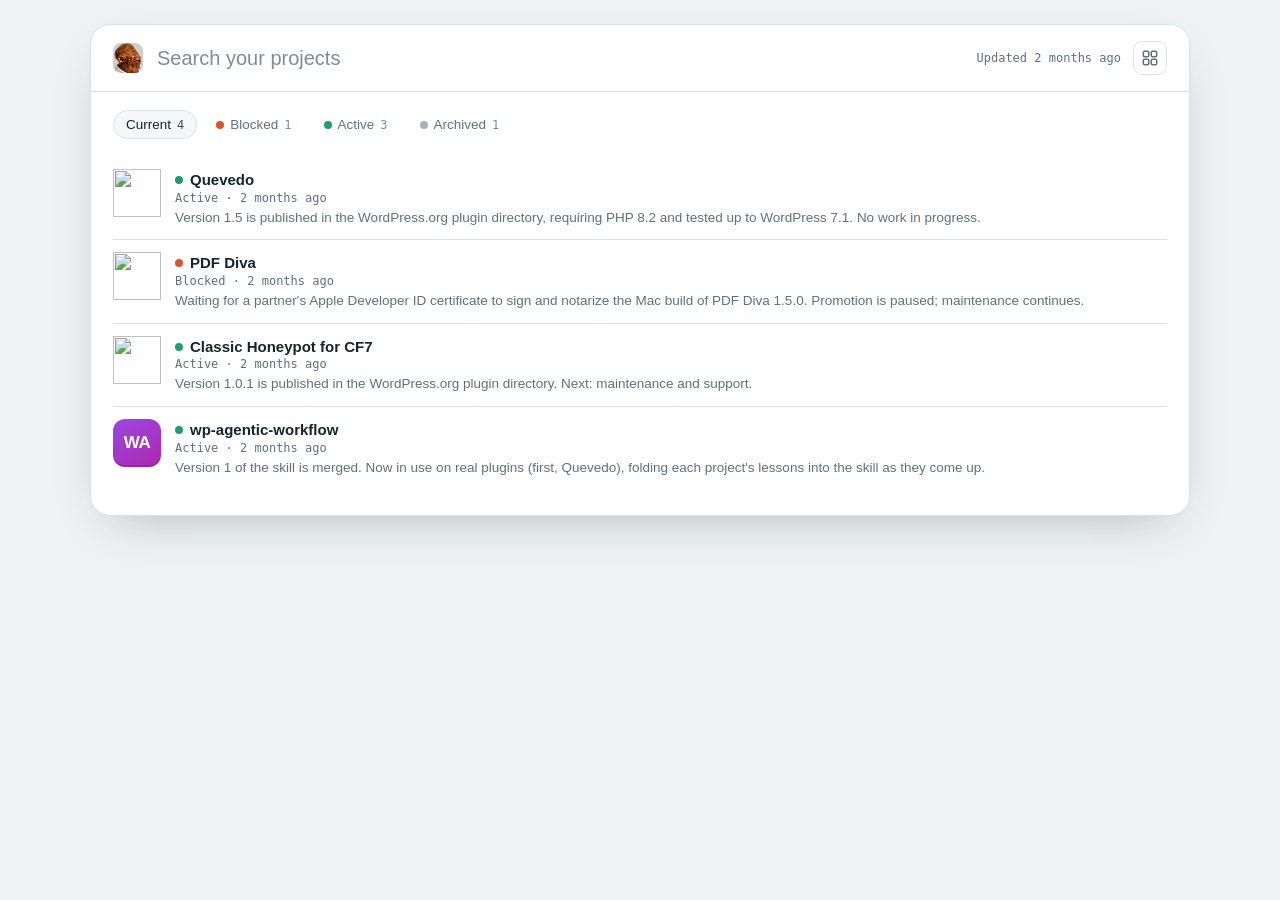
==== commit e624df6f: "Dashboard: sort by last update, plainer rows, uncut tooltips Sort both views by last update only, mo" ====
--- a/site/projects/index.html
+++ b/site/projects/index.html
@@ -131,7 +131,7 @@
           filters.append(b);
         }
 
-        // Projects: grouped in contract order, most recently updated first within each status.
+        // Projects: most recently updated first, whatever their status.
         // A search looks through every status, so archived projects can still be found.
         // Both views show the description as a tooltip on hover.
         const inFilter = (p) => q || (filter === 'current' ? CURRENT.includes(p.status) : p.status === filter);
@@ -140,7 +140,7 @@
         items.replaceChildren();
         visible
           .filter(inFilter)
-          .sort((a, b) => ORDER.indexOf(a.status) - ORDER.indexOf(b.status) || b.last_update_unix - a.last_update_unix)
+          .sort((a, b) => b.last_update_unix - a.last_update_unix)
           .forEach((p) => {
             if (view === 'details') {
               // Details: the full status text, never cut.
--- a/site/guppy.css
+++ b/site/guppy.css
@@ -84,7 +84,7 @@
 .foot { color: var(--muted); font-size: 13px; margin: 0; }
 
 /* ---------- Dashboard ---------- */
-.launcher { background: var(--panel); border: 1px solid var(--line); border-radius: 20px; overflow: hidden; box-shadow: 0 18px 50px -24px var(--shadow); }
+.launcher { background: var(--panel); border: 1px solid var(--line); border-radius: 20px; box-shadow: 0 18px 50px -24px var(--shadow); }
 .search { display: flex; align-items: center; gap: 12px; padding: 16px 22px; border-bottom: 1px solid var(--line); }
 .search > svg { width: 20px; height: 20px; color: var(--muted); flex: none; }
 .search input { flex: 1; min-width: 0; font: 400 20px var(--font-ui); color: var(--fg); background: none; border: 0; outline: none; }
@@ -96,16 +96,16 @@
 .view-toggle:hover { color: var(--fg); background: var(--panel-2); }
 .view-toggle svg { width: 20px; height: 20px; fill: none; stroke: currentColor; stroke-width: 1.8; stroke-linecap: round; }
 .body { padding: 18px 22px 26px; min-width: 0; }
-.rows { display: grid; gap: 2px; }
-.row { position: relative; display: grid; grid-template-columns: 40px minmax(0, 1fr); gap: 14px; padding: 12px; border-radius: 12px; text-decoration: none; border: 1px solid transparent; }
-.row:hover, .row:focus-visible { background: var(--panel-2); border-color: var(--line); }
+.rows { display: grid; }
+.row { position: relative; display: grid; grid-template-columns: 48px minmax(0, 1fr); gap: 14px; padding: 12px 0; text-decoration: none; }
+.row + .row { border-top: 1px solid var(--line); }
 .row-body { display: grid; align-content: start; min-width: 0; }
 .row .name { font-weight: 600; display: flex; align-items: center; gap: 7px; }
 .row .when { font: 400 12px var(--font-data); color: var(--muted); }
 .row .text { color: var(--muted); font-size: 13.5px; margin-top: 3px; overflow-wrap: anywhere; }
 .row.is-archived .icon { filter: grayscale(0.85); opacity: 0.55; }
-.row .icon { width: 40px; height: 40px; border-radius: 11px; font-size: 15px; }
-.row .tip { left: 66px; top: calc(100% - 4px); transform: none; }
+.row .icon { width: 48px; height: 48px; border-radius: 12px; font-size: 17px; }
+.row .tip { left: 62px; top: calc(100% - 4px); transform: none; }
 .row:hover .tip, .row:focus-visible .tip { opacity: 1; }
 .filters { display: flex; flex-wrap: wrap; gap: 6px; margin-bottom: 18px; }
 .filters button { font: 500 13.5px var(--font-ui); color: var(--muted); background: none; border: 1px solid transparent; padding: 6px 12px; border-radius: 999px; cursor: pointer; display: inline-flex; gap: 6px; align-items: center; }
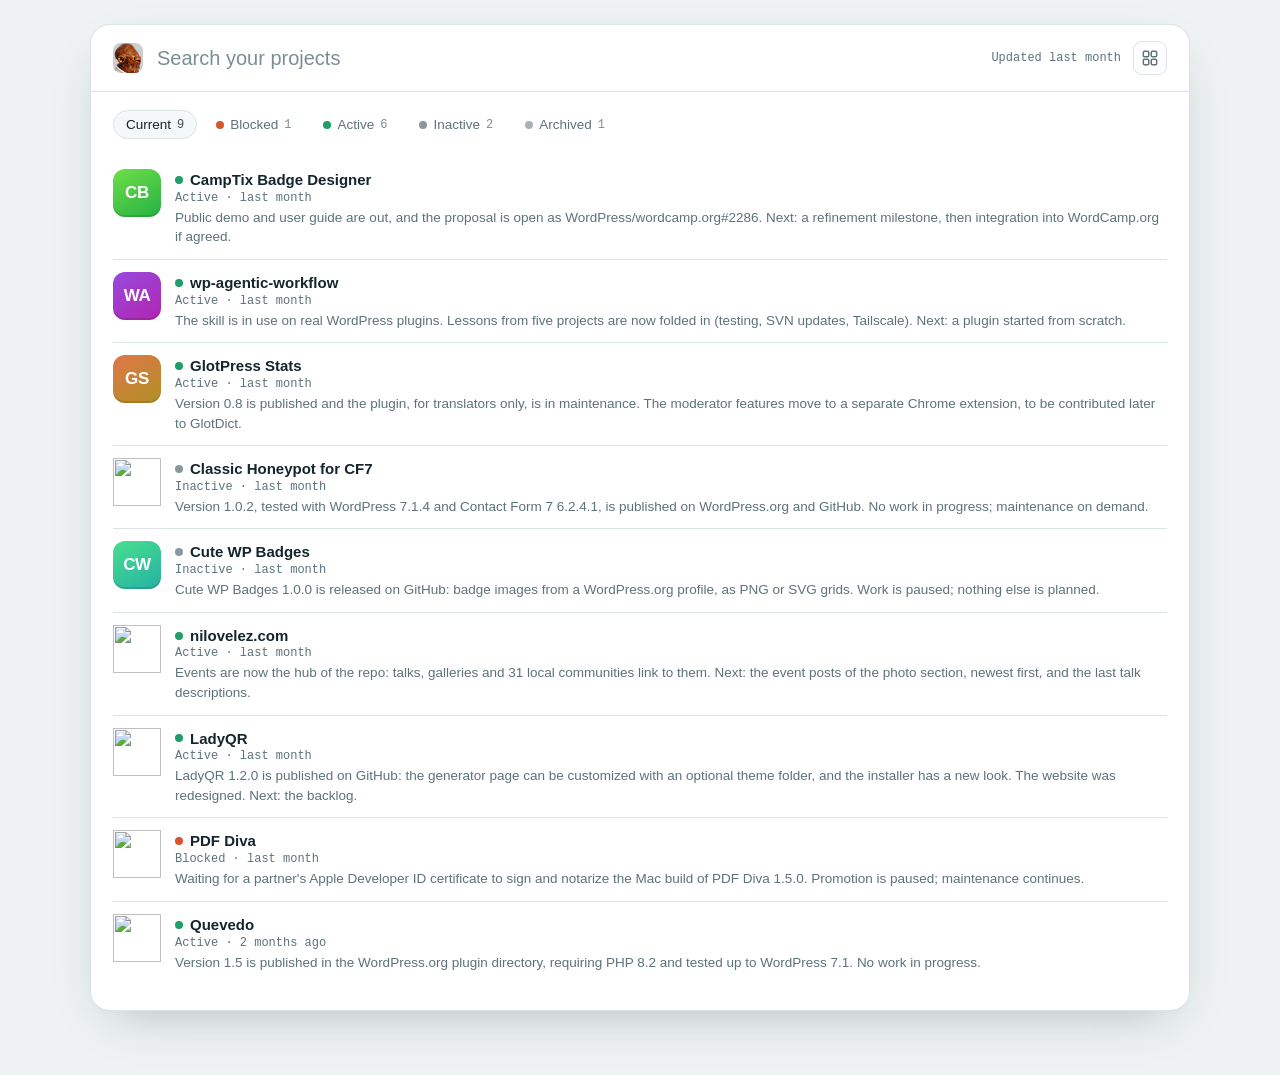
==== commit 034a7295: "Make the dashboard the home page and show all but archived The dashboard moves from /projects/ to /," ====
--- a/site/projects/index.html
+++ b/site/projects/index.html
@@ -2,213 +2,14 @@
 <html lang="en">
 <head>
   <meta charset="utf-8">
-  <meta name="viewport" content="width=device-width, initial-scale=1">
   <meta name="robots" content="noindex, nofollow">
-  <title>Guppy Projects</title>
-  <link rel="icon" type="image/png" sizes="32x32" href="../icons/favicon-32.png">
-  <link rel="icon" type="image/png" sizes="16x16" href="../icons/favicon-16.png">
-  <link rel="apple-touch-icon" href="../icons/apple-touch-icon.png">
-  <link rel="stylesheet" href="../guppy.css">
+  <title>Guppy</title>
+  <!-- The dashboard used to live here; it is now the home page. Kept so old bookmarks and start pages still work. -->
+  <meta http-equiv="refresh" content="0; url=../">
+  <link rel="canonical" href="../">
+  <script>location.replace('../' + location.search + location.hash);</script>
 </head>
 <body>
-  <!-- Static page: it reads ../projects.json in the browser, so it never needs regenerating. -->
-  <main class="page">
-    <section class="launcher" aria-label="Projects">
-      <div class="search">
-        <a class="home-link" href="../" title="Guppy home" aria-label="Guppy home">
-          <img src="../icons/icon-192.png" alt="" width="30" height="30">
-        </a>
-        <input id="q" type="search" placeholder="Search your projects" autocomplete="off" aria-label="Search projects">
-        <span class="stamp" id="stamp">Loading…</span>
-        <button class="view-toggle" id="view" type="button"></button>
-      </div>
-      <div class="body">
-        <div class="filters" id="filters" role="group" aria-label="Filter by status"></div>
-        <div id="items"></div>
-      </div>
-    </section>
-  </main>
-
-  <script>
-    (() => {
-      const DATA_URL = '../projects.json';
-      const REFETCH_MS = 5 * 60 * 1000;   // pick up new statuses without a reload
-      const REDRAW_MS = 60 * 1000;        // keep the "ago" times fresh
-      const ORDER = ['blocked', 'active', 'planned', 'inactive', 'archived'];
-      const CURRENT = ['blocked', 'active'];
-      const LABEL = { blocked: 'Blocked', active: 'Active', planned: 'Planned', inactive: 'Inactive', archived: 'Archived' };
-      const $ = (id) => document.getElementById(id);
-
-      let projects = [];
-      let generatedUnix = 0;
-      let filter = 'all';
-      // The chosen filter is remembered per browser; the page works without it.
-      try { filter = localStorage.getItem('guppy-filter') || 'current'; } catch (e) {}
-      if (filter !== 'current' && !ORDER.includes(filter)) filter = 'current';
-      // Same for the view: details (the default) or icons.
-      let view = 'details';
-      try { view = localStorage.getItem('guppy-view') || 'details'; } catch (e) {}
-      if (view !== 'icons') view = 'details';
-      const ICONS_SVG = '<svg viewBox="0 0 24 24" aria-hidden="true"><rect x="4" y="4" width="6.5" height="6.5" rx="1.5"/><rect x="13.5" y="4" width="6.5" height="6.5" rx="1.5"/><rect x="4" y="13.5" width="6.5" height="6.5" rx="1.5"/><rect x="13.5" y="13.5" width="6.5" height="6.5" rx="1.5"/></svg>';
-      const DETAILS_SVG = '<svg viewBox="0 0 24 24" aria-hidden="true"><rect x="4" y="4.5" width="4.5" height="4.5" rx="1"/><rect x="4" y="15" width="4.5" height="4.5" rx="1"/><path d="M11.5 5.5h8.5M11.5 8h6M11.5 16h8.5M11.5 18.5h6"/></svg>';
-
-      const rtf = new Intl.RelativeTimeFormat('en', { numeric: 'auto' });
-      const UNITS = [['year', 31557600], ['month', 2629800], ['week', 604800], ['day', 86400], ['hour', 3600], ['minute', 60], ['second', 1]];
-      function ago(unix) {
-        const s = unix - Date.now() / 1000;
-        const [unit, size] = UNITS.find(([, size]) => Math.abs(s) >= size) || UNITS[UNITS.length - 1];
-        return rtf.format(Math.round(s / size), unit);
-      }
-
-      function el(tag, cls, text) {
-        const e = document.createElement(tag);
-        if (cls) e.className = cls;
-        if (text != null) e.textContent = text;
-        return e;
-      }
-
-      // Projects without an icon get their initials on a color derived from their id, so it never changes.
-      function hue(id) { let h = 0; for (const c of id) h = (h * 31 + c.charCodeAt(0)) % 360; return h; }
-      function initials(title) {
-        const words = title.replace(/[^\p{L}\p{N} -]/gu, ' ').split(/[\s-]+/).filter(Boolean);
-        if (!words.length) return '?';
-        return (words.length > 1 ? words[0][0] + words[1][0] : words[0].slice(0, 2)).toUpperCase();
-      }
-      function icon(p) {
-        const span = el('span', 'icon');
-        span.style.setProperty('--h', hue(p.id));
-        if (p.icon) {
-          // A real icon is assumed to be precomposed (background, effects, corners): shown as is.
-          span.classList.add('has-image');
-          const img = el('img');
-          img.src = p.icon;
-          img.alt = '';
-          span.append(img);
-        } else {
-          span.textContent = initials(p.title);
-        }
-        return span;
-      }
-
-      function link(cls, p) {
-        const a = el('a', cls);
-        a.href = p.url;
-        return a;
-      }
-
-      function matches(p, q) {
-        return !q || [p.title, p.description, p.status_text, p.id].join(' ').toLowerCase().includes(q);
-      }
-
-      function render() {
-        const q = $('q').value.trim().toLowerCase();
-        const visible = projects.filter((p) => matches(p, q));
-
-        // The toggle shows the view it switches to.
-        const toggle = $('view');
-        toggle.innerHTML = view === 'details' ? ICONS_SVG : DETAILS_SVG;
-        toggle.title = view === 'details' ? 'Show as icons' : 'Show details';
-        toggle.setAttribute('aria-label', toggle.title);
-
-        // Filters with counts: Current (the default: active and blocked), then each status in contract
-        // order. Empty statuses are hidden unless selected.
-        const counts = { current: visible.filter((p) => CURRENT.includes(p.status)).length };
-        for (const s of ORDER) counts[s] = visible.filter((p) => p.status === s).length;
-        const filters = $('filters');
-        filters.replaceChildren();
-        for (const key of ['current', ...ORDER]) {
-          if (key !== 'current' && counts[key] === 0 && filter !== key) continue;
-          const b = el('button');
-          b.type = 'button';
-          b.setAttribute('aria-pressed', String(!q && filter === key));
-          if (key !== 'current') b.append(el('i', `dot s-${key}`));
-          b.append(key === 'current' ? 'Current' : LABEL[key], el('span', null, counts[key]));
-          b.addEventListener('click', () => {
-            filter = key;
-            try { localStorage.setItem('guppy-filter', key); } catch (e) {}
-            render();
-          });
-          filters.append(b);
-        }
-
-        // Projects: most recently updated first, whatever their status.
-        // A search looks through every status, so archived projects can still be found.
-        // Both views show the description as a tooltip on hover.
-        const inFilter = (p) => q || (filter === 'current' ? CURRENT.includes(p.status) : p.status === filter);
-        const items = $('items');
-        items.className = view === 'details' ? 'rows' : 'tiles';
-        items.replaceChildren();
-        visible
-          .filter(inFilter)
-          .sort((a, b) => b.last_update_unix - a.last_update_unix)
-          .forEach((p) => {
-            if (view === 'details') {
-              // Details: the full status text, never cut.
-              const a = link(`row is-${p.status}`, p);
-              a.setAttribute('aria-label', `${p.title}, ${LABEL[p.status]}: ${p.description}`);
-              const body = el('span', 'row-body');
-              const name = el('span', 'name');
-              name.append(el('i', `dot s-${p.status}`), p.title);
-              const when = el('span', 'when', `${LABEL[p.status]} · ${ago(p.last_update_unix)}`);
-              when.title = p.last_update;
-              body.append(name, when, el('span', 'text', p.status_text));
-              a.append(icon(p), body, el('span', 'tip', p.description));
-              items.append(a);
-            } else {
-              const a = link(`tile is-${p.status}`, p);
-              a.setAttribute('aria-label', `${p.title}, ${LABEL[p.status]}: ${p.description}`);
-              const meta = el('span', 'meta');
-              meta.append(el('i', `dot s-${p.status}`), ago(p.last_update_unix));
-              meta.title = p.last_update;
-              a.append(icon(p), el('span', 'title', p.title), meta, el('span', 'tip', p.description));
-              items.append(a);
-            }
-          });
-        if (!items.children.length && projects.length) items.append(el('p', 'empty', 'No project matches.'));
-
-        if (generatedUnix) $('stamp').textContent = `Updated ${ago(generatedUnix)}`;
-      }
-
-      async function load() {
-        try {
-          // no-cache revalidates with the server: an unchanged file costs a 304.
-          const res = await fetch(DATA_URL, { cache: 'no-cache' });
-          if (!res.ok) throw new Error(`HTTP ${res.status}`);
-          const data = await res.json();
-          projects = data.projects;
-          generatedUnix = data.generated_unix;
-          render();
-        } catch (err) {
-          $('stamp').textContent = projects.length ? 'Offline: showing the last data' : 'Could not load the projects. Retrying in 5 minutes.';
-        }
-      }
-
-      $('view').addEventListener('click', () => {
-        view = view === 'details' ? 'icons' : 'details';
-        try { localStorage.setItem('guppy-view', view); } catch (e) {}
-        render();
-      });
-      $('q').addEventListener('input', render);
-      $('q').addEventListener('keydown', (e) => {
-        if (e.key === 'Enter') {
-          const first = document.querySelector('#items a');
-          if (first) location.href = first.href;
-        }
-        if (e.key === 'Escape') {
-          e.target.value = '';
-          render();
-        }
-      });
-      // Typing anywhere starts a search.
-      document.addEventListener('keydown', (e) => {
-        if (e.target.matches('input, textarea') || e.metaKey || e.ctrlKey || e.altKey || e.key.length !== 1) return;
-        $('q').focus();
-      });
-
-      load();
-      setInterval(load, REFETCH_MS);
-      setInterval(render, REDRAW_MS);
-    })();
-  </script>
+  <p>The dashboard has moved to <a href="../">the home page</a>.</p>
 </body>
 </html>
